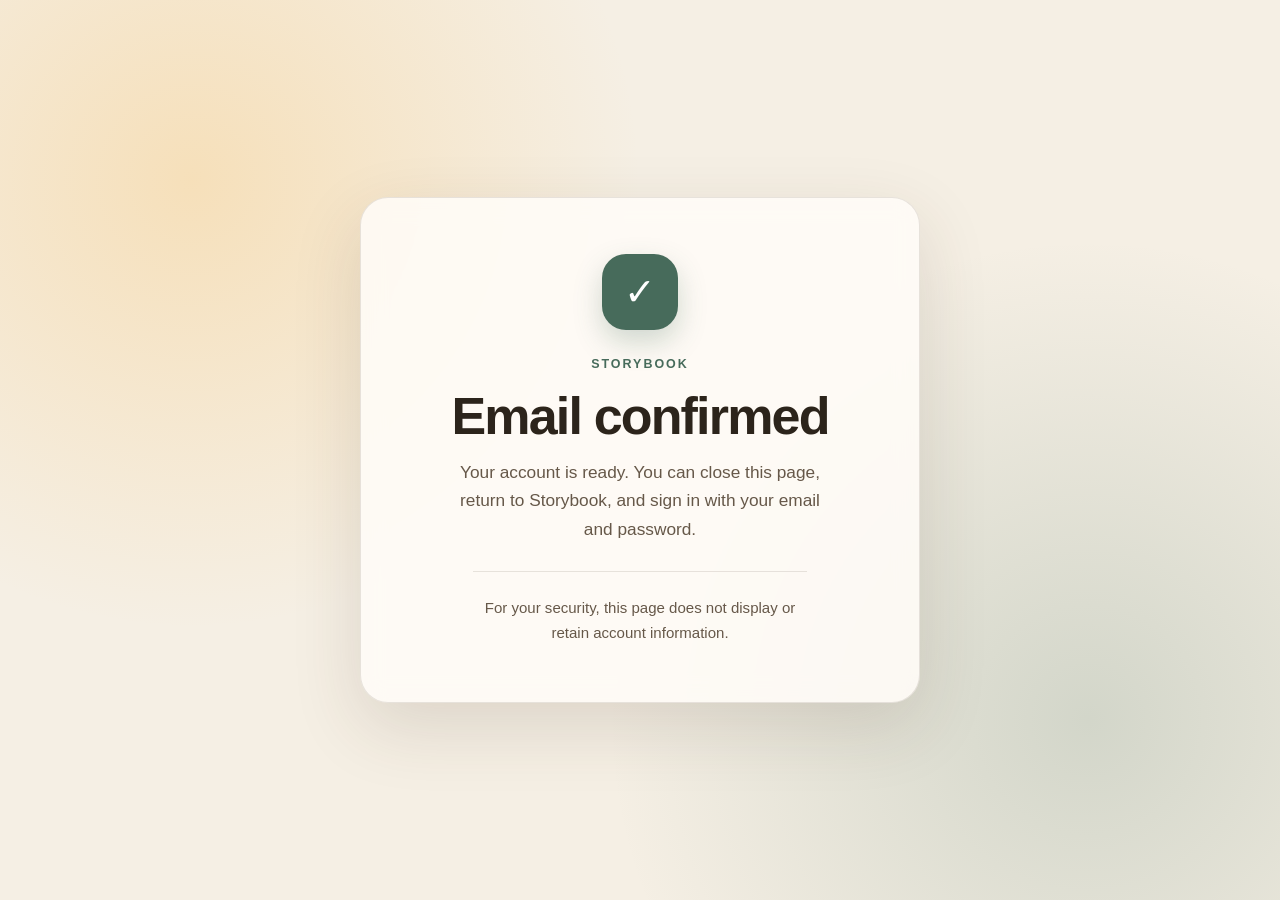
==== auth/confirmed/index.html @ 30319846 "feat: add email confirmation page" ====
<!doctype html>
<html lang="en">
  <head>
    <meta charset="utf-8">
    <meta name="viewport" content="width=device-width, initial-scale=1">
    <meta name="color-scheme" content="light dark">
    <meta name="robots" content="noindex">
    <title>Email confirmed · Storybook</title>
    <style>
      :root {
        color-scheme: light dark;
        font-family: ui-rounded, "SF Pro Rounded", -apple-system, BlinkMacSystemFont, "Segoe UI", sans-serif;
        background: #f5efe4;
        color: #2c241b;
      }

      * { box-sizing: border-box; }

      body {
        min-height: 100vh;
        margin: 0;
        display: grid;
        place-items: center;
        padding: 24px;
        background:
          radial-gradient(circle at 15% 20%, rgba(248, 191, 97, .32), transparent 28rem),
          radial-gradient(circle at 85% 80%, rgba(89, 125, 108, .22), transparent 30rem),
          #f5efe4;
      }

      main {
        width: min(100%, 560px);
        padding: clamp(32px, 7vw, 56px);
        border: 1px solid rgba(69, 50, 32, .12);
        border-radius: 28px;
        background: rgba(255, 252, 247, .88);
        box-shadow: 0 24px 70px rgba(71, 52, 34, .14);
        text-align: center;
        backdrop-filter: blur(12px);
      }

      .mark {
        display: grid;
        place-items: center;
        width: 76px;
        height: 76px;
        margin: 0 auto 24px;
        border-radius: 24px;
        background: #476b5b;
        color: white;
        font-size: 38px;
        box-shadow: 0 12px 28px rgba(71, 107, 91, .25);
      }

      h1 {
        margin: 0 0 14px;
        font-size: clamp(2rem, 7vw, 3.25rem);
        line-height: 1.05;
        letter-spacing: -.035em;
      }

      p {
        margin: 0 auto;
        max-width: 40ch;
        color: #665849;
        font-size: 1.08rem;
        line-height: 1.65;
      }

      .eyebrow {
        margin-bottom: 14px;
        color: #476b5b;
        font-size: .78rem;
        font-weight: 750;
        letter-spacing: .16em;
        text-transform: uppercase;
      }

      .note {
        margin-top: 28px;
        padding-top: 24px;
        border-top: 1px solid rgba(69, 50, 32, .12);
        font-size: .94rem;
      }

      [hidden] { display: none; }

      @media (prefers-color-scheme: dark) {
        :root { background: #171a18; color: #f5efe4; }
        body {
          background:
            radial-gradient(circle at 15% 20%, rgba(166, 111, 56, .2), transparent 28rem),
            radial-gradient(circle at 85% 80%, rgba(71, 107, 91, .26), transparent 30rem),
            #171a18;
        }
        main { background: rgba(35, 38, 35, .9); border-color: rgba(255, 255, 255, .1); }
        p { color: #c9bcae; }
        .eyebrow { color: #95c1ad; }
        .note { border-color: rgba(255, 255, 255, .1); }
      }
    </style>
  </head>
  <body>
    <main>
      <div class="mark" aria-hidden="true">✓</div>
      <p class="eyebrow">Storybook</p>
      <section id="success">
        <h1>Email confirmed</h1>
        <p>Your account is ready. You can close this page, return to Storybook, and sign in with your email and password.</p>
      </section>
      <section id="failure" hidden>
        <h1>Confirmation failed</h1>
        <p id="error-message">The confirmation link could not be completed. Return to Storybook and request a new email.</p>
      </section>
      <p class="note">For your security, this page does not display or retain account information.</p>
    </main>
    <script>
      const parameters = new URLSearchParams(`${location.search}&${location.hash.slice(1)}`)
      const error = parameters.get("error_description") || parameters.get("error")
      if (error) {
        document.querySelector("#success").hidden = true
        document.querySelector("#failure").hidden = false
        document.querySelector("#error-message").textContent = decodeURIComponent(error.replaceAll("+", " "))
        document.title = "Confirmation failed · Storybook"
      }
    </script>
  </body>
</html>
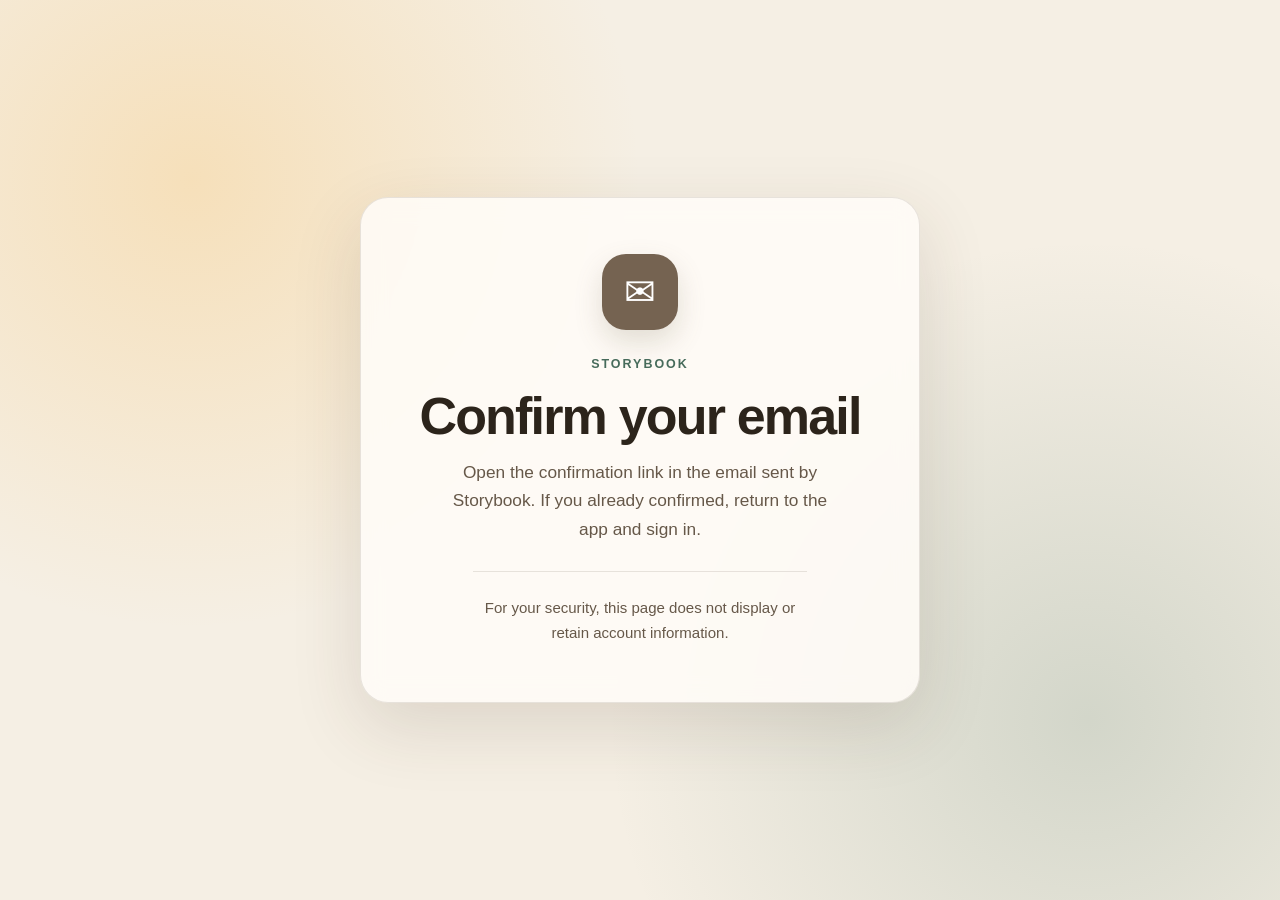
==== commit 6a00270d: "Handle email confirmation results safely" ====
--- a/auth/confirmed/index.html
+++ b/auth/confirmed/index.html
@@ -52,6 +52,16 @@
         box-shadow: 0 12px 28px rgba(71, 107, 91, .25);
       }
 
+      .mark.failure {
+        background: #9b3f38;
+        box-shadow: 0 12px 28px rgba(155, 63, 56, .22);
+      }
+
+      .mark.neutral {
+        background: #756351;
+        box-shadow: 0 12px 28px rgba(117, 99, 81, .2);
+      }
+
       h1 {
         margin: 0 0 14px;
         font-size: clamp(2rem, 7vw, 3.25rem);
@@ -102,7 +112,7 @@
   </head>
   <body>
     <main>
-      <div class="mark" aria-hidden="true">✓</div>
+      <div id="status-mark" class="mark" aria-hidden="true">✓</div>
       <p class="eyebrow">Storybook</p>
       <section id="success">
         <h1>Email confirmed</h1>
@@ -112,16 +122,49 @@
         <h1>Confirmation failed</h1>
         <p id="error-message">The confirmation link could not be completed. Return to Storybook and request a new email.</p>
       </section>
+      <section id="neutral" hidden>
+        <h1>Confirm your email</h1>
+        <p>Open the confirmation link in the email sent by Storybook. If you already confirmed, return to the app and sign in.</p>
+      </section>
       <p class="note">For your security, this page does not display or retain account information.</p>
     </main>
     <script>
-      const parameters = new URLSearchParams(`${location.search}&${location.hash.slice(1)}`)
+      const queryParameters = new URLSearchParams(location.search)
+      const fragmentParameters = new URLSearchParams(location.hash.slice(1))
+      const parameters = new URLSearchParams([...queryParameters, ...fragmentParameters])
       const error = parameters.get("error_description") || parameters.get("error")
+      const hasConfirmationResult = [
+        "access_token",
+        "code",
+        "refresh_token",
+        "token_type",
+        "type"
+      ].some((name) => parameters.has(name))
+
+      // Supabase can return session credentials in the URL. This page does not
+      // use them, so remove them immediately from the address bar and history.
+      if (location.search || location.hash) {
+        history.replaceState(null, "", location.pathname)
+      }
+
       if (error) {
         document.querySelector("#success").hidden = true
         document.querySelector("#failure").hidden = false
-        document.querySelector("#error-message").textContent = decodeURIComponent(error.replaceAll("+", " "))
+        const isExpired = parameters.get("error_code") === "otp_expired"
+        document.querySelector("#error-message").textContent = isExpired
+          ? "This confirmation link has expired. Return to Storybook and request a new email."
+          : "This confirmation link is invalid or could not be completed. Return to Storybook and request a new email."
+        const mark = document.querySelector("#status-mark")
+        mark.classList.add("failure")
+        mark.textContent = "!"
         document.title = "Confirmation failed · Storybook"
+      } else if (!hasConfirmationResult) {
+        document.querySelector("#success").hidden = true
+        document.querySelector("#neutral").hidden = false
+        const mark = document.querySelector("#status-mark")
+        mark.classList.add("neutral")
+        mark.textContent = "✉"
+        document.title = "Confirm your email · Storybook"
       }
     </script>
   </body>
